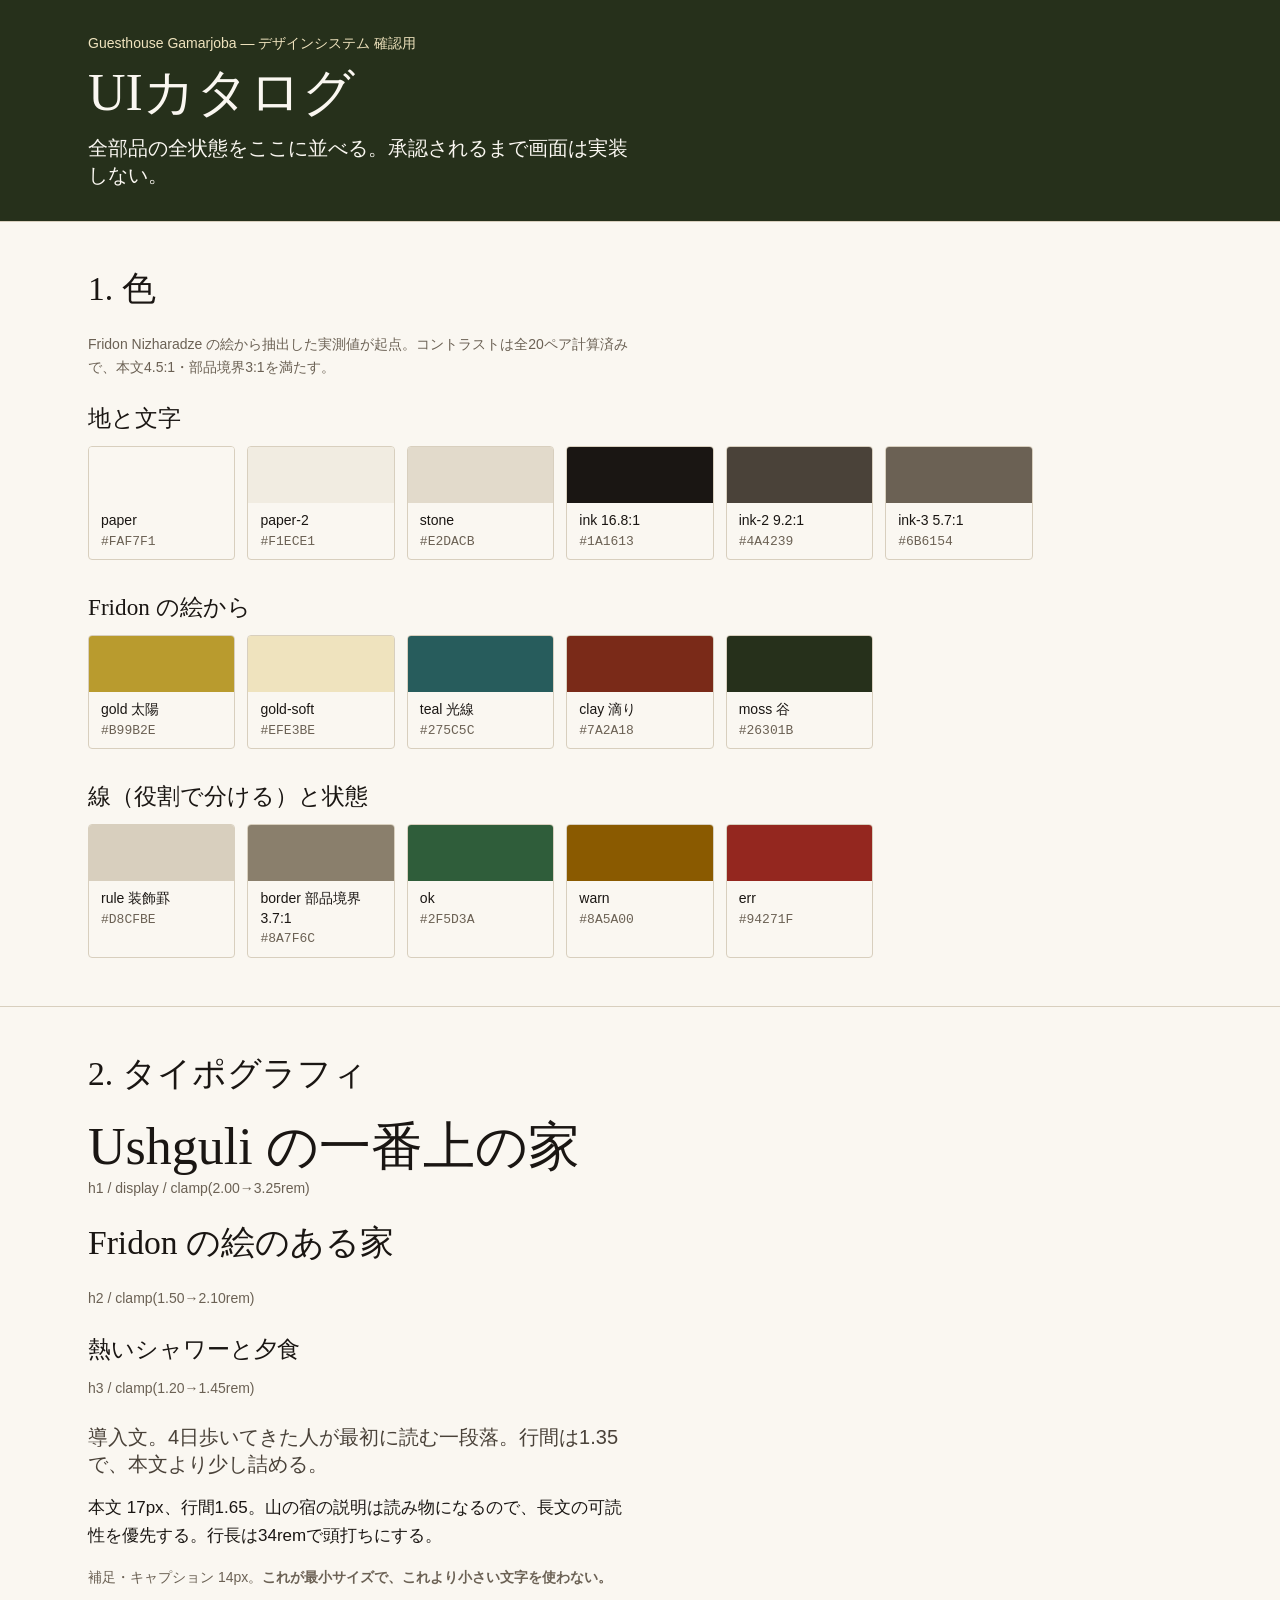
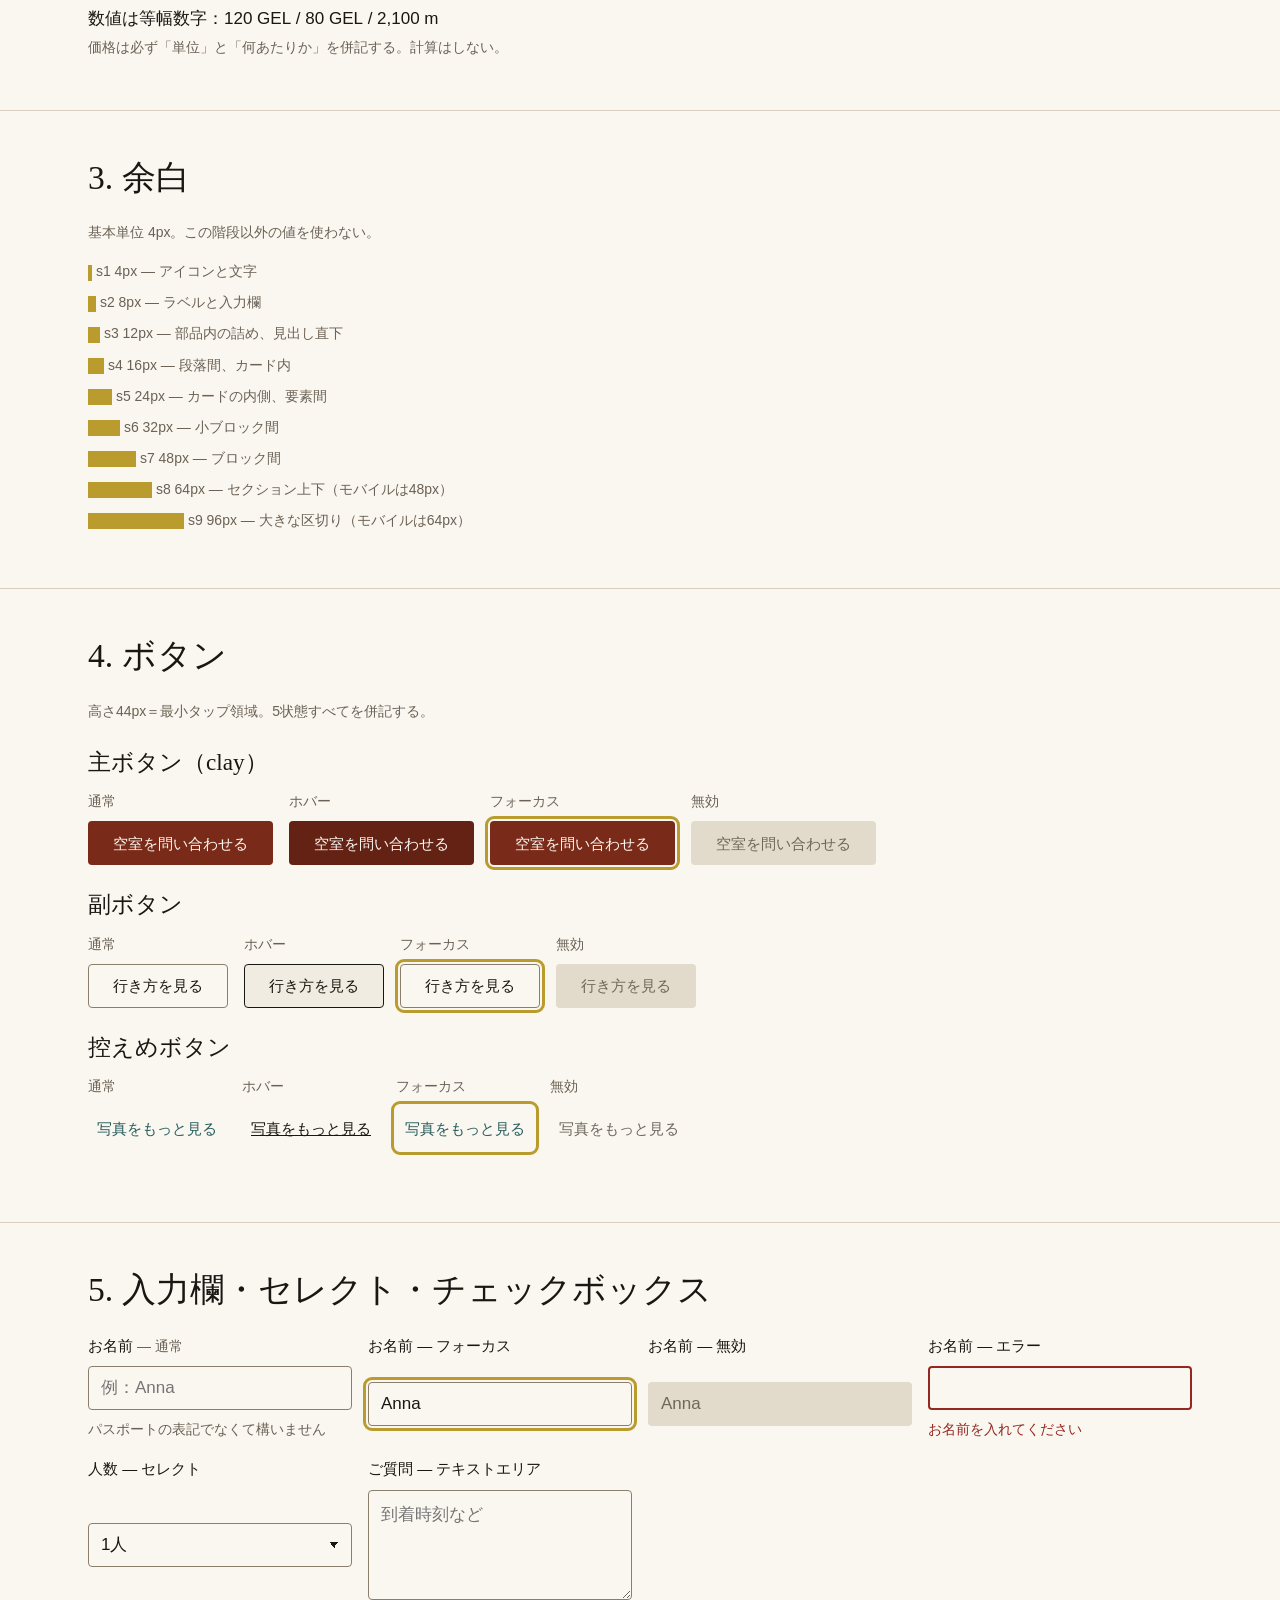
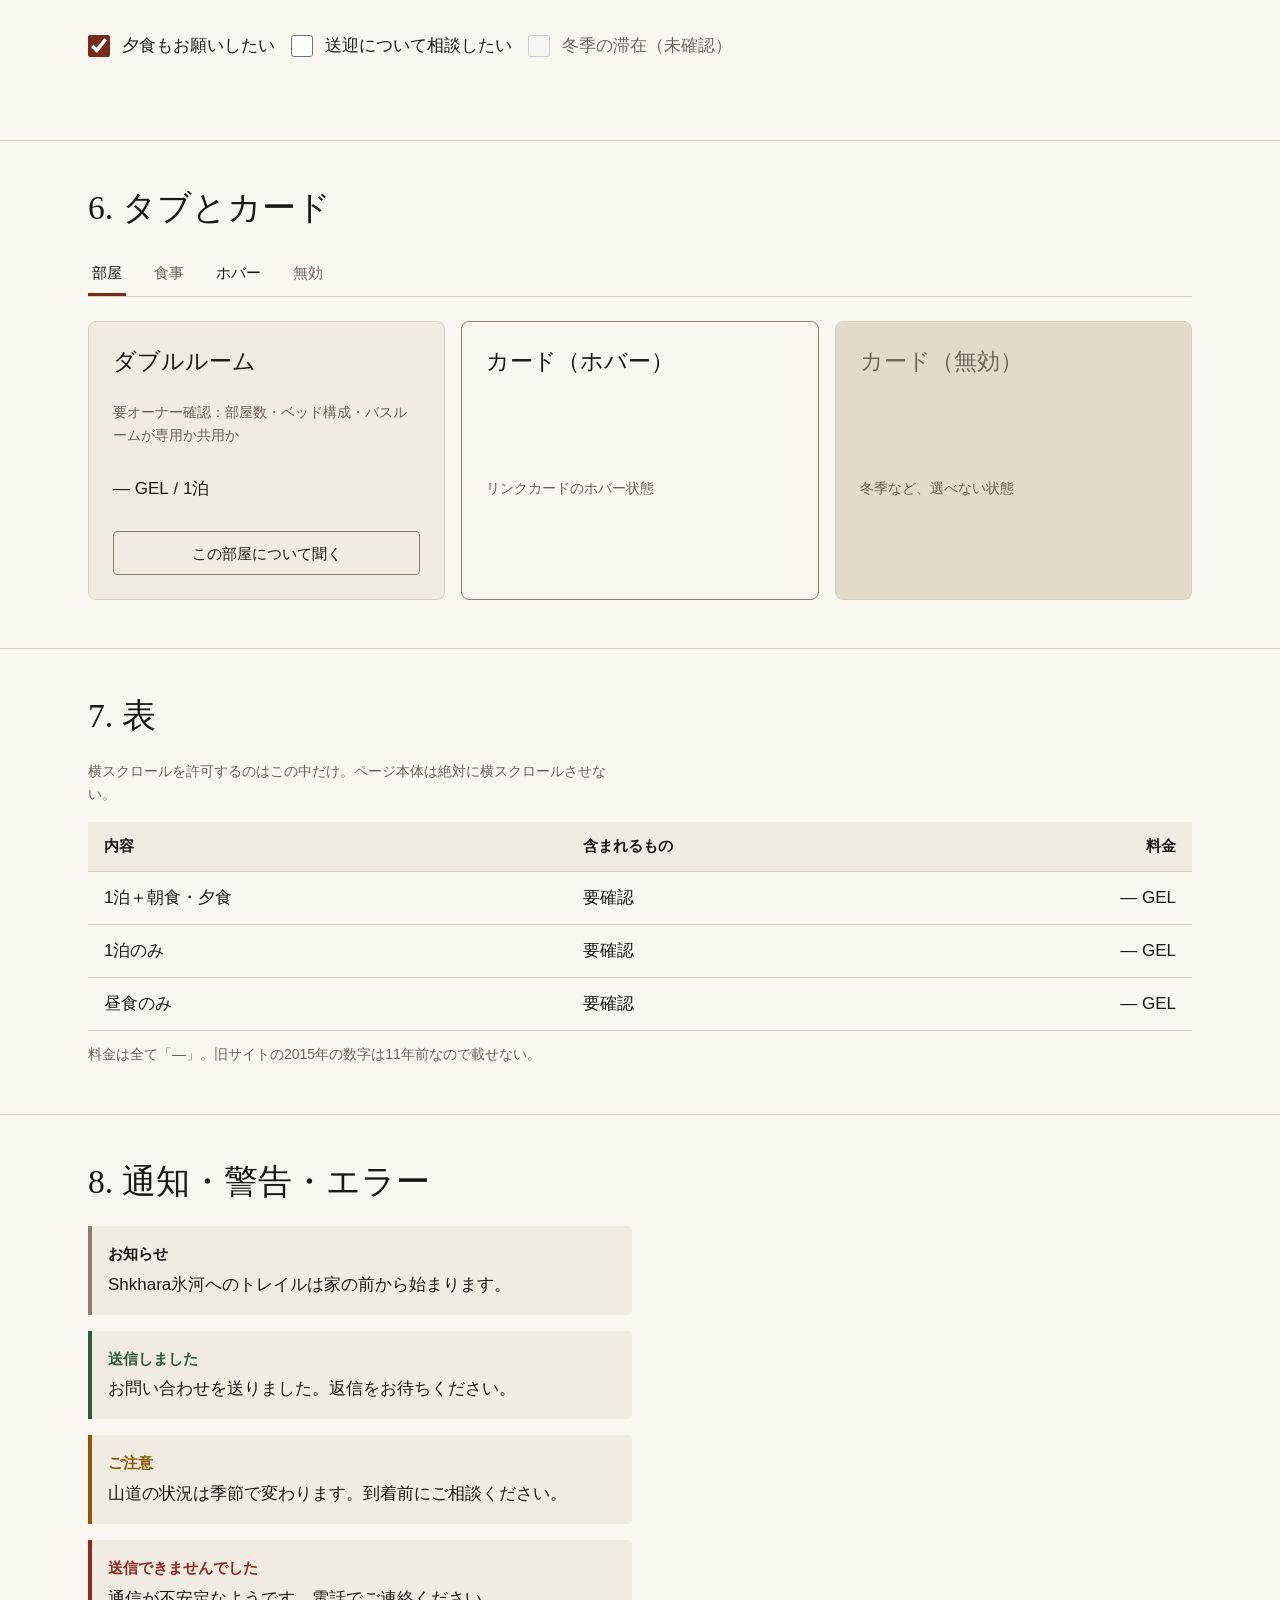
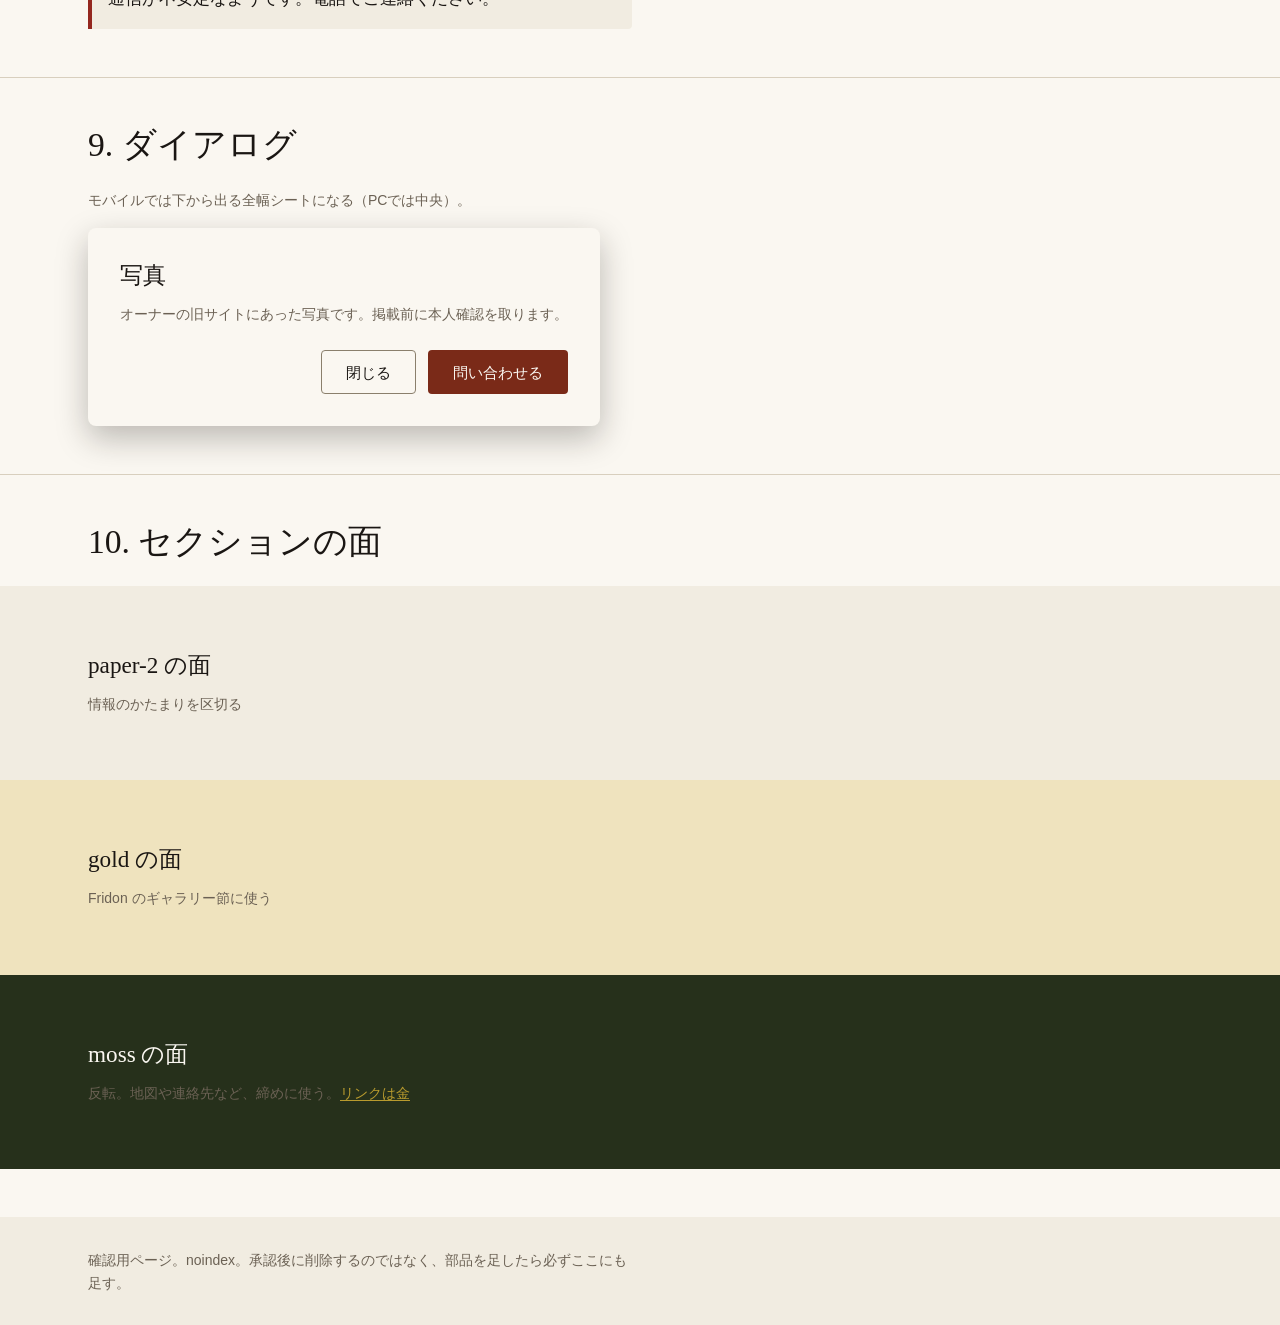
==== ui-catalog.html @ 901c7eb3 "Draft website for Guesthouse Gamarjoba Not approved by the family yet. Every yellow .draft-note box " ====
<!DOCTYPE html>
<html lang="ja">
<head>
<meta charset="utf-8">
<meta name="viewport" content="width=device-width, initial-scale=1">
<meta name="robots" content="noindex, nofollow">
<title>UIカタログ — Guesthouse Gamarjoba デザインシステム</title>
<link rel="stylesheet" href="/assets/css/tokens.css">
<link rel="stylesheet" href="/assets/css/components.css">
<style>
  /* このカタログ専用の並べ方だけ。部品のスタイルはここに書かない */
  .cat-head { background: var(--c-moss); color: var(--c-paper); padding-block: var(--s6); }
  .cat-head h1 { color: var(--c-paper); }
  .sec { padding-block: var(--s7); border-top: 1px solid var(--c-rule); }
  .sec > .wrap > h2 { margin-bottom: var(--s5); }
  .row { display: flex; flex-wrap: wrap; gap: var(--s4); align-items: flex-start; margin-bottom: var(--s5); }
  .stateLabel { font-size: var(--t-small); color: var(--c-ink-3); display: block; margin-bottom: var(--s2); }
  .swatches { display: grid; grid-template-columns: repeat(auto-fill, minmax(9rem, 1fr)); gap: var(--s3); }
  .sw { border: 1px solid var(--c-rule); border-radius: var(--r-md); overflow: hidden; }
  .sw__chip { height: 3.5rem; }
  .sw__meta { padding: var(--s2) var(--s3); font-size: var(--t-small); line-height: 1.4; }
  .sw__meta code { font-size: 0.8125rem; color: var(--c-ink-3); }
  .scale li { margin-bottom: var(--s2); }
  .spacer { background: var(--c-gold); height: 1rem; display: inline-block; vertical-align: middle; }
  .grid2 { display: grid; gap: var(--s4); grid-template-columns: repeat(auto-fit, minmax(16rem, 1fr)); }
</style>
</head>
<body>

<header class="cat-head">
  <div class="wrap">
    <p class="small" style="color:var(--c-gold-soft);margin-bottom:var(--s2)">Guesthouse Gamarjoba — デザインシステム 確認用</p>
    <h1>UIカタログ</h1>
    <p class="lede" style="color:var(--c-paper);margin-top:var(--s3)">全部品の全状態をここに並べる。承認されるまで画面は実装しない。</p>
  </div>
</header>

<!-- 1. 色 ============================================================== -->
<section class="sec"><div class="wrap">
  <h2>1. 色</h2>
  <p class="small">Fridon Nizharadze の絵から抽出した実測値が起点。コントラストは全20ペア計算済みで、本文4.5:1・部品境界3:1を満たす。</p>

  <h3 style="margin-top:var(--s5)">地と文字</h3>
  <div class="swatches" style="margin-top:var(--s3)">
    <div class="sw"><div class="sw__chip" style="background:var(--c-paper)"></div><div class="sw__meta">paper<br><code>#FAF7F1</code></div></div>
    <div class="sw"><div class="sw__chip" style="background:var(--c-paper-2)"></div><div class="sw__meta">paper-2<br><code>#F1ECE1</code></div></div>
    <div class="sw"><div class="sw__chip" style="background:var(--c-stone)"></div><div class="sw__meta">stone<br><code>#E2DACB</code></div></div>
    <div class="sw"><div class="sw__chip" style="background:var(--c-ink)"></div><div class="sw__meta">ink 16.8:1<br><code>#1A1613</code></div></div>
    <div class="sw"><div class="sw__chip" style="background:var(--c-ink-2)"></div><div class="sw__meta">ink-2 9.2:1<br><code>#4A4239</code></div></div>
    <div class="sw"><div class="sw__chip" style="background:var(--c-ink-3)"></div><div class="sw__meta">ink-3 5.7:1<br><code>#6B6154</code></div></div>
  </div>

  <h3 style="margin-top:var(--s6)">Fridon の絵から</h3>
  <div class="swatches" style="margin-top:var(--s3)">
    <div class="sw"><div class="sw__chip" style="background:var(--c-gold)"></div><div class="sw__meta">gold 太陽<br><code>#B99B2E</code></div></div>
    <div class="sw"><div class="sw__chip" style="background:var(--c-gold-soft)"></div><div class="sw__meta">gold-soft<br><code>#EFE3BE</code></div></div>
    <div class="sw"><div class="sw__chip" style="background:var(--c-teal)"></div><div class="sw__meta">teal 光線<br><code>#275C5C</code></div></div>
    <div class="sw"><div class="sw__chip" style="background:var(--c-clay)"></div><div class="sw__meta">clay 滴り<br><code>#7A2A18</code></div></div>
    <div class="sw"><div class="sw__chip" style="background:var(--c-moss)"></div><div class="sw__meta">moss 谷<br><code>#26301B</code></div></div>
  </div>

  <h3 style="margin-top:var(--s6)">線（役割で分ける）と状態</h3>
  <div class="swatches" style="margin-top:var(--s3)">
    <div class="sw"><div class="sw__chip" style="background:var(--c-rule)"></div><div class="sw__meta">rule 装飾罫<br><code>#D8CFBE</code></div></div>
    <div class="sw"><div class="sw__chip" style="background:var(--c-border)"></div><div class="sw__meta">border 部品境界 3.7:1<br><code>#8A7F6C</code></div></div>
    <div class="sw"><div class="sw__chip" style="background:var(--c-ok)"></div><div class="sw__meta">ok<br><code>#2F5D3A</code></div></div>
    <div class="sw"><div class="sw__chip" style="background:var(--c-warn)"></div><div class="sw__meta">warn<br><code>#8A5A00</code></div></div>
    <div class="sw"><div class="sw__chip" style="background:var(--c-err)"></div><div class="sw__meta">err<br><code>#94271F</code></div></div>
  </div>
</div></section>

<!-- 2. タイポグラフィ ================================================== -->
<section class="sec"><div class="wrap">
  <h2>2. タイポグラフィ</h2>
  <h1 style="margin-top:var(--s4)">Ushguli の一番上の家</h1>
  <p class="small">h1 / display / clamp(2.00→3.25rem)</p>
  <h2 style="margin-top:var(--s5)">Fridon の絵のある家</h2>
  <p class="small">h2 / clamp(1.50→2.10rem)</p>
  <h3 style="margin-top:var(--s5)">熱いシャワーと夕食</h3>
  <p class="small">h3 / clamp(1.20→1.45rem)</p>
  <p class="lede" style="margin-top:var(--s5)">導入文。4日歩いてきた人が最初に読む一段落。行間は1.35で、本文より少し詰める。</p>
  <p style="margin-top:var(--s4)">本文 17px、行間1.65。山の宿の説明は読み物になるので、長文の可読性を優先する。行長は34remで頭打ちにする。</p>
  <p class="small">補足・キャプション 14px。<strong>これが最小サイズで、これより小さい文字を使わない。</strong></p>
  <p style="margin-top:var(--s4)">数値は等幅数字：<span class="num">120 GEL</span> / <span class="num">80 GEL</span> / <span class="num">2,100 m</span><br>
  <span class="small">価格は必ず「単位」と「何あたりか」を併記する。計算はしない。</span></p>
</div></section>

<!-- 3. 余白 ============================================================ -->
<section class="sec"><div class="wrap">
  <h2>3. 余白</h2>
  <p class="small">基本単位 4px。この階段以外の値を使わない。</p>
  <ul class="scale small" style="list-style:none;padding:0;margin-top:var(--s4)">
    <li><span class="spacer" style="width:var(--s1)"></span> s1 4px — アイコンと文字</li>
    <li><span class="spacer" style="width:var(--s2)"></span> s2 8px — ラベルと入力欄</li>
    <li><span class="spacer" style="width:var(--s3)"></span> s3 12px — 部品内の詰め、見出し直下</li>
    <li><span class="spacer" style="width:var(--s4)"></span> s4 16px — 段落間、カード内</li>
    <li><span class="spacer" style="width:var(--s5)"></span> s5 24px — カードの内側、要素間</li>
    <li><span class="spacer" style="width:var(--s6)"></span> s6 32px — 小ブロック間</li>
    <li><span class="spacer" style="width:var(--s7)"></span> s7 48px — ブロック間</li>
    <li><span class="spacer" style="width:var(--s8)"></span> s8 64px — セクション上下（モバイルは48px）</li>
    <li><span class="spacer" style="width:var(--s9)"></span> s9 96px — 大きな区切り（モバイルは64px）</li>
  </ul>
</div></section>

<!-- 4. ボタン ========================================================== -->
<section class="sec"><div class="wrap">
  <h2>4. ボタン</h2>
  <p class="small">高さ44px＝最小タップ領域。5状態すべてを併記する。</p>

  <h3 style="margin-top:var(--s5)">主ボタン（clay）</h3>
  <div class="row">
    <div><span class="stateLabel">通常</span><button class="btn btn--primary">空室を問い合わせる</button></div>
    <div><span class="stateLabel">ホバー</span><button class="btn btn--primary is-hover">空室を問い合わせる</button></div>
    <div><span class="stateLabel">フォーカス</span><button class="btn btn--primary is-focus">空室を問い合わせる</button></div>
    <div><span class="stateLabel">無効</span><button class="btn btn--primary" disabled>空室を問い合わせる</button></div>
  </div>

  <h3>副ボタン</h3>
  <div class="row">
    <div><span class="stateLabel">通常</span><button class="btn btn--secondary">行き方を見る</button></div>
    <div><span class="stateLabel">ホバー</span><button class="btn btn--secondary is-hover">行き方を見る</button></div>
    <div><span class="stateLabel">フォーカス</span><button class="btn btn--secondary is-focus">行き方を見る</button></div>
    <div><span class="stateLabel">無効</span><button class="btn btn--secondary" disabled>行き方を見る</button></div>
  </div>

  <h3>控えめボタン</h3>
  <div class="row">
    <div><span class="stateLabel">通常</span><button class="btn btn--quiet">写真をもっと見る</button></div>
    <div><span class="stateLabel">ホバー</span><button class="btn btn--quiet is-hover">写真をもっと見る</button></div>
    <div><span class="stateLabel">フォーカス</span><button class="btn btn--quiet is-focus">写真をもっと見る</button></div>
    <div><span class="stateLabel">無効</span><button class="btn btn--quiet" disabled>写真をもっと見る</button></div>
  </div>
</div></section>

<!-- 5. フォーム ======================================================== -->
<section class="sec"><div class="wrap">
  <h2>5. 入力欄・セレクト・チェックボックス</h2>
  <div class="grid2">
    <div class="field">
      <label class="field__label" for="i1">お名前<span class="stateLabel" style="display:inline"> — 通常</span></label>
      <input class="input" id="i1" placeholder="例：Anna">
      <span class="field__hint">パスポートの表記でなくて構いません</span>
    </div>
    <div class="field">
      <label class="field__label" for="i2">お名前 — フォーカス</label>
      <input class="input is-focus" id="i2" value="Anna">
    </div>
    <div class="field">
      <label class="field__label" for="i3">お名前 — 無効</label>
      <input class="input" id="i3" value="Anna" disabled>
    </div>
    <div class="field">
      <label class="field__label" for="i4">お名前 — エラー</label>
      <input class="input" id="i4" aria-invalid="true" value="">
      <span class="field__error">お名前を入れてください</span>
    </div>
    <div class="field">
      <label class="field__label" for="s1">人数 — セレクト</label>
      <select class="select" id="s1"><option>1人</option><option>2人</option><option>3人</option></select>
    </div>
    <div class="field">
      <label class="field__label" for="t1">ご質問 — テキストエリア</label>
      <textarea class="textarea" id="t1" placeholder="到着時刻など"></textarea>
    </div>
  </div>
  <div class="row" style="margin-top:var(--s5)">
    <label class="check"><input type="checkbox" checked> 夕食もお願いしたい</label>
    <label class="check"><input type="checkbox"> 送迎について相談したい</label>
    <label class="check is-disabled"><input type="checkbox" disabled> 冬季の滞在（未確認）</label>
  </div>
</div></section>

<!-- 6. タブ・カード ==================================================== -->
<section class="sec"><div class="wrap">
  <h2>6. タブとカード</h2>
  <div class="tabs" role="tablist">
    <button class="tab" role="tab" aria-selected="true">部屋</button>
    <button class="tab" role="tab" aria-selected="false">食事</button>
    <button class="tab is-hover" role="tab" aria-selected="false">ホバー</button>
    <button class="tab" role="tab" aria-selected="false" disabled>無効</button>
  </div>
  <div class="grid2" style="margin-top:var(--s5)">
    <div class="card">
      <h3 class="card__title">ダブルルーム</h3>
      <p class="small">要オーナー確認：部屋数・ベッド構成・バスルームが専用か共用か</p>
      <p><span class="num">— GEL</span> / 1泊</p>
      <button class="btn btn--secondary">この部屋について聞く</button>
    </div>
    <div class="card card--link is-hover">
      <h3 class="card__title">カード（ホバー）</h3>
      <p class="small">リンクカードのホバー状態</p>
    </div>
    <div class="card is-disabled">
      <h3 class="card__title">カード（無効）</h3>
      <p class="small">冬季など、選べない状態</p>
    </div>
  </div>
</div></section>

<!-- 7. 表 ============================================================== -->
<section class="sec"><div class="wrap">
  <h2>7. 表</h2>
  <p class="small">横スクロールを許可するのはこの中だけ。ページ本体は絶対に横スクロールさせない。</p>
  <div class="table-scroll" style="margin-top:var(--s4)">
    <table class="table">
      <thead><tr><th>内容</th><th>含まれるもの</th><th class="num">料金</th></tr></thead>
      <tbody>
        <tr><td>1泊＋朝食・夕食</td><td>要確認</td><td class="num">— GEL</td></tr>
        <tr><td>1泊のみ</td><td>要確認</td><td class="num">— GEL</td></tr>
        <tr><td>昼食のみ</td><td>要確認</td><td class="num">— GEL</td></tr>
      </tbody>
    </table>
  </div>
  <p class="small" style="margin-top:var(--s3)">料金は全て「—」。旧サイトの2015年の数字は11年前なので載せない。</p>
</div></section>

<!-- 8. 通知 ============================================================ -->
<section class="sec"><div class="wrap">
  <h2>8. 通知・警告・エラー</h2>
  <div style="display:grid;gap:var(--s4);max-width:var(--measure)">
    <div class="notice"><span class="notice__title">お知らせ</span><p>Shkhara氷河へのトレイルは家の前から始まります。</p></div>
    <div class="notice notice--ok"><span class="notice__title">送信しました</span><p>お問い合わせを送りました。返信をお待ちください。</p></div>
    <div class="notice notice--warn"><span class="notice__title">ご注意</span><p>山道の状況は季節で変わります。到着前にご相談ください。</p></div>
    <div class="notice notice--err"><span class="notice__title">送信できませんでした</span><p>通信が不安定なようです。電話でご連絡ください。</p></div>
  </div>
</div></section>

<!-- 9. ダイアログ ====================================================== -->
<section class="sec"><div class="wrap">
  <h2>9. ダイアログ</h2>
  <p class="small">モバイルでは下から出る全幅シートになる（PCでは中央）。</p>
  <div class="dialog" style="position:static;display:block;margin-top:var(--s4)">
    <h3>写真</h3>
    <p class="small" style="margin-top:var(--s3)">オーナーの旧サイトにあった写真です。掲載前に本人確認を取ります。</p>
    <div class="dialog__actions">
      <button class="btn btn--secondary">閉じる</button>
      <button class="btn btn--primary">問い合わせる</button>
    </div>
  </div>
</div></section>

<!-- 10. 面 ============================================================= -->
<section class="sec"><div class="wrap"><h2>10. セクションの面</h2></div>
  <div class="band band--paper2" style="margin-top:var(--s4)"><div class="wrap"><h3>paper-2 の面</h3><p class="small">情報のかたまりを区切る</p></div></div>
  <div class="band band--gold"><div class="wrap"><h3>gold の面</h3><p class="small">Fridon のギャラリー節に使う</p></div></div>
  <div class="band band--moss"><div class="wrap"><h3>moss の面</h3><p class="small">反転。地図や連絡先など、締めに使う。<a href="#">リンクは金</a></p></div></div>
</section>

<footer class="band band--paper2" style="padding-block:var(--s6)">
  <div class="wrap"><p class="small">確認用ページ。noindex。承認後に削除するのではなく、部品を足したら必ずここにも足す。</p></div>
</footer>

</body>
</html>
---- assets/css/tokens.css ----
/* ===========================================================================
   Gamarjoba — デザイントークン（唯一の情報源）
   ---------------------------------------------------------------------------
   ⛔ 画面固有の色・文字サイズ・余白をCSSに直接書かない。必ずここの変数を使う。
   ⛔ 新しい値を無断で足さない。必要なら理由を説明してから追加する。

   色は推測ではなく、オーナー自身の旧公式サイトのヘッダー画像に合成された
   Fridon Nizharadze の絵から抽出した実測値に基づく:
       太陽の金   #A99933  → --c-gold   (文字可読性のため少し明るく #B99B2E)
       光線の青緑 #9BBABA  → --c-teal   (文字用に暗く #275C5C)
       滴りの赤   #521E11  → --c-clay   (面として使うため少し明るく #7A2A18)
       室内の木闇 #0C0A09〜#998A70 → --c-ink 系
       谷の苔     #3A4C20 → --c-moss
   コントラスト比は全20ペアを計算して確認済み（_docs/01-design-system.md §5）。
   =========================================================================== */

:root {
  /* ---- 色：地 ------------------------------------------------------------ */
  --c-paper:      #FAF7F1;   /* 既定の背景。漆喰と雪の光 */
  --c-paper-2:    #F1ECE1;   /* 面を1段落とす。カード、帯 */
  --c-stone:      #E2DACB;   /* 無効状態の面、表のヘッダ */

  /* ---- 色：文字 ---------------------------------------------------------- */
  --c-ink:        #1A1613;   /* 本文・見出し。16.81:1 on paper */
  --c-ink-2:      #4A4239;   /* 副次的な本文。 9.22:1 */
  --c-ink-3:      #6B6154;   /* 補足・キャプション。5.67:1 */
  --c-ink-muted:  #6F675C;   /* 無効時の文字。4.01:1 on stone */

  /* ---- 色：線（役割で分ける。混同しない）--------------------------------- */
  --c-rule:       #D8CFBE;   /* 装飾的な区切り線。コントラスト要件なし */
  --c-border:     #8A7F6C;   /* 部品の境界。3.68:1 — WCAG 1.4.11 を満たす */

  /* ---- 色：Fridon の絵から ----------------------------------------------- */
  --c-gold:       #B99B2E;   /* 太陽。面として使い、文字は ink を載せる */
  --c-gold-soft:  #EFE3BE;   /* 金の淡い面。ギャラリー節の背景 */
  --c-teal:       #275C5C;   /* リンク。7.09:1 */
  --c-clay:       #7A2A18;   /* 主ボタンの面。paper を載せて 9.04:1 */
  --c-moss:       #26301B;   /* 反転セクションの地。paper を載せて 12.91:1 */

  /* ---- 色：状態 ---------------------------------------------------------- */
  --c-ok:         #2F5D3A;
  --c-warn:       #8A5A00;
  --c-err:        #94271F;

  /* ---- 書体 -------------------------------------------------------------- */
  /* 見出し：Newsreader（SIL OFL、自己ホスト、サブセット）。未導入時も
     metric近似のフォールバックで崩れないよう指定する。 */
  --f-display: "Newsreader", "Iowan Old Style", "Palatino Linotype", Palatino,
               Georgia, "Times New Roman", serif;
  /* 本文：システムフォント。webフォント0バイト。弱い回線が前提のため。 */
  --f-body:    -apple-system, BlinkMacSystemFont, "Segoe UI", Roboto,
               "Helvetica Neue", Arial, "Noto Sans", sans-serif;
  /* 数字：等幅数字。価格が縦に揃う。 */
  --f-num:     var(--f-body);

  /* ---- 文字サイズ（rem。最小 14px = 0.875rem を下回らない）--------------- */
  --t-display: clamp(2.00rem, 1.30rem + 3.0vw, 3.25rem);  /* h1 */
  --t-h2:      clamp(1.50rem, 1.15rem + 1.5vw, 2.10rem);
  --t-h3:      clamp(1.20rem, 1.05rem + 0.7vw, 1.45rem);
  --t-lede:    clamp(1.10rem, 1.02rem + 0.4vw, 1.25rem);  /* 導入文 */
  --t-body:    1.0625rem;   /* 17px。PC・モバイル共通 */
  --t-label:   0.9375rem;   /* 15px。ラベル、ボタン */
  --t-small:   0.875rem;    /* 14px。補足。★これが下限 */

  /* ---- 太さ -------------------------------------------------------------- */
  --w-normal: 400;
  --w-medium: 500;
  --w-bold:   700;

  /* ---- 行間 -------------------------------------------------------------- */
  --lh-tight: 1.15;   /* 見出し */
  --lh-snug:  1.35;   /* 小見出し、リード */
  --lh-body:  1.65;   /* 本文。長文の可読性を優先 */

  /* ---- 余白（基本単位 4px。この階段以外の値を使わない）------------------- */
  --s1:  0.25rem;  /*  4px */
  --s2:  0.5rem;   /*  8px */
  --s3:  0.75rem;  /* 12px */
  --s4:  1rem;     /* 16px */
  --s5:  1.5rem;   /* 24px */
  --s6:  2rem;     /* 32px */
  --s7:  3rem;     /* 48px */
  --s8:  4rem;     /* 64px */
  --s9:  6rem;     /* 96px */

  /* ---- 寸法 -------------------------------------------------------------- */
  --tap:        44px;    /* 最小タップ領域。モバイルで全操作部品に適用 */
  --ctrl-h:     44px;    /* ボタン・入力欄の高さ */
  --ctrl-h-sm:  36px;    /* 補助的な操作。モバイルでは使わない */
  --measure:    34rem;   /* 本文の最大行長 */
  --wrap:       72rem;   /* ページ最大幅 */
  --wrap-pad:   var(--s5);

  /* ---- 角丸（控えめに。石と木の建物なので過度に丸めない）----------------- */
  --r-sm: 2px;
  --r-md: 4px;
  --r-lg: 8px;

  /* ---- 影（原則使わない。使うのはダイアログのみ）------------------------- */
  --shadow-dialog: 0 12px 32px rgb(26 22 19 / 28%);

  /* ---- フォーカス（全部品で同一。見えることが最優先）--------------------- */
  --focus-w: 3px;
  --focus-c: var(--c-gold);
  --focus-offset: 2px;
}

/* モバイルで詰める余白だけをここで上書きする。個別画面では上書きしない。 */
@media (max-width: 599px) {
  :root {
    --wrap-pad: var(--s4);
    --s9: 4rem;
    --s8: 3rem;
  }
}

/* 動きを減らす設定を尊重する */
@media (prefers-reduced-motion: reduce) {
  *, *::before, *::after {
    animation-duration: 0.01ms !important;
    transition-duration: 0.01ms !important;
  }
}
---- assets/css/components.css ----
/* ===========================================================================
   Gamarjoba — 共通コンポーネント
   ⛔ 同じ役割の部品を画面ごとに別実装しない。ここにあるものを使う。
   ⛔ 値は必ず tokens.css の変数から取る。生の数値を書かない。
   状態は 通常 / :hover / :focus-visible / 無効 / エラー の5つを全部定義する。
   =========================================================================== */

/* ---- 基礎 --------------------------------------------------------------- */
*, *::before, *::after { box-sizing: border-box; }

html { -webkit-text-size-adjust: 100%; }

body {
  margin: 0;
  background: var(--c-paper);
  color: var(--c-ink);
  font: var(--w-normal) var(--t-body)/var(--lh-body) var(--f-body);
}

/* 見出し。font-synthesis を切るのは、システムserifの偽ボールドを避けるため */
h1, h2, h3 {
  font-family: var(--f-display);
  font-weight: var(--w-normal);
  font-synthesis-weight: none;
  line-height: var(--lh-tight);
  margin: 0;
  text-wrap: balance;
}
h1 { font-size: var(--t-display); }
h2 { font-size: var(--t-h2); }
h3 { font-size: var(--t-h3); line-height: var(--lh-snug); }

p, ul, ol { margin: 0 0 var(--s4); max-width: var(--measure); }
/* ⚠️ 見出し直後の間隔はこの順序（p の後）でなければ効かない。
   Beyond Nomad で p{margin} を先に書いて全見出しの下余白が消えた。動かさない。 */
h2 + *, h3 + * { margin-top: var(--s3); }
:where(p, ul, ol):last-child { margin-bottom: 0; }

a { color: var(--c-teal); text-underline-offset: 0.15em; }
a:hover { color: var(--c-ink); }

/* フォーカスは全部品共通。個別に消さない */
:focus-visible {
  outline: var(--focus-w) solid var(--focus-c);
  outline-offset: var(--focus-offset);
}

.wrap { max-width: var(--wrap); margin-inline: auto; padding-inline: var(--wrap-pad); }
.lede { font-size: var(--t-lede); line-height: var(--lh-snug); color: var(--c-ink-2); }
.small, .caption { font-size: var(--t-small); color: var(--c-ink-3); }
.num { font-variant-numeric: tabular-nums; }

/* ---- ボタン ------------------------------------------------------------- */
.btn {
  display: inline-flex; align-items: center; justify-content: center; gap: var(--s2);
  min-height: var(--ctrl-h); min-width: var(--tap);
  padding: 0 var(--s5);
  border: 1px solid transparent; border-radius: var(--r-md);
  font: var(--w-medium) var(--t-label)/1 var(--f-body);
  text-decoration: none; cursor: pointer;
  transition: background-color .15s, border-color .15s, color .15s;
}
.btn--primary   { background: var(--c-clay); color: var(--c-paper); }
.btn--primary:hover, .btn--primary.is-hover { background: #632214; }
.btn--secondary { background: transparent; color: var(--c-ink); border-color: var(--c-border); }
.btn--secondary:hover, .btn--secondary.is-hover { background: var(--c-paper-2); border-color: var(--c-ink); }
.btn--quiet     { background: transparent; color: var(--c-teal); padding-inline: var(--s2); }
.btn--quiet:hover, .btn--quiet.is-hover { color: var(--c-ink); text-decoration: underline; }
.btn.is-focus { outline: var(--focus-w) solid var(--focus-c); outline-offset: var(--focus-offset); }
.btn[disabled], .btn.is-disabled {
  background: var(--c-stone); color: var(--c-ink-muted);
  border-color: transparent; cursor: not-allowed;
}
/* quiet は面を持たない部品なので、無効時も面を持たせない。
   UIカタログで発見：共通の [disabled] 規則が --c-stone の塗りを継承し、
   透明なはずのボタンが塗りつぶしになっていた。 */
.btn--quiet[disabled], .btn--quiet.is-disabled {
  background: transparent; text-decoration: none;
}

/* ---- フォーム部品 -------------------------------------------------------- */
.field { display: grid; gap: var(--s2); max-width: var(--measure); }
.field__label { font-size: var(--t-label); font-weight: var(--w-medium); }
.field__hint  { font-size: var(--t-small); color: var(--c-ink-3); }
.field__error { font-size: var(--t-small); color: var(--c-err); font-weight: var(--w-medium); }

.input, .select, .textarea {
  block-size: var(--ctrl-h);        /* input と select の高さを厳密に揃える */
  min-height: var(--ctrl-h); width: 100%;
  padding: 0 var(--s3);
  background: var(--c-paper);
  color: var(--c-ink);
  border: 1px solid var(--c-border); border-radius: var(--r-md);
  font: var(--w-normal) var(--t-body)/1.4 var(--f-body);
}
.textarea { block-size: auto; min-height: calc(var(--ctrl-h) * 2.5); padding: var(--s3); resize: vertical; }
.input:hover, .select:hover, .is-hover.input { border-color: var(--c-ink); }
.input.is-focus, .select.is-focus { outline: var(--focus-w) solid var(--focus-c); outline-offset: var(--focus-offset); }
.input[disabled], .select[disabled], .textarea[disabled] {
  background: var(--c-stone); color: var(--c-ink-muted); border-color: transparent; cursor: not-allowed;
}
.input[aria-invalid="true"], .select[aria-invalid="true"] { border-color: var(--c-err); border-width: 2px; }
.select {
  appearance: none;
  background-image: linear-gradient(45deg, transparent 50%, var(--c-ink) 50%),
                    linear-gradient(135deg, var(--c-ink) 50%, transparent 50%);
  background-position: right var(--s4) center, calc(100% - var(--s3)) center;
  background-size: 6px 6px, 6px 6px;
  background-repeat: no-repeat;
  padding-right: var(--s7);
}

/* チェックボックス：タップ領域を44pxまで広げる */
.check { display: flex; align-items: center; gap: var(--s3); min-height: var(--tap); cursor: pointer; }
.check input { inline-size: 22px; block-size: 22px; accent-color: var(--c-clay); margin: 0; }
.check.is-disabled { color: var(--c-ink-muted); cursor: not-allowed; }

/* ---- タブ --------------------------------------------------------------- */
.tabs { display: flex; gap: var(--s5); border-bottom: 1px solid var(--c-rule); overflow-x: auto; }
.tab {
  min-height: var(--tap); padding: 0 var(--s1);
  display: inline-flex; align-items: center; white-space: nowrap;
  background: none; border: 0; border-bottom: 3px solid transparent;
  color: var(--c-ink-3); font: var(--w-medium) var(--t-label)/1 var(--f-body); cursor: pointer;
}
.tab:hover, .tab.is-hover { color: var(--c-ink); }
.tab[aria-selected="true"] { color: var(--c-ink); border-bottom-color: var(--c-clay); }
.tab[disabled], .tab.is-disabled { color: var(--c-ink-muted); cursor: not-allowed; }

/* ---- カード ------------------------------------------------------------- */
.card {
  background: var(--c-paper-2);
  border: 1px solid var(--c-rule); border-radius: var(--r-lg);
  padding: var(--s5);
  display: grid; gap: var(--s3);
}
.card__title { font-family: var(--f-display); font-size: var(--t-h3); line-height: var(--lh-snug); }
.card--link:hover, .card--link.is-hover { border-color: var(--c-border); background: var(--c-paper); }
.card.is-disabled { background: var(--c-stone); color: var(--c-ink-muted); }

/* ---- 表：横スクロールを許可する唯一の場所 -------------------------------- */
.table-scroll { overflow-x: auto; -webkit-overflow-scrolling: touch; }
.table { border-collapse: collapse; width: 100%; min-width: 30rem; font-size: var(--t-body); }
.table th, .table td { padding: var(--s3) var(--s4); text-align: left; border-bottom: 1px solid var(--c-rule); }
.table thead th { background: var(--c-paper-2); font-weight: var(--w-bold); font-size: var(--t-label); }
.table td.num, .table th.num { text-align: right; font-variant-numeric: tabular-nums; }

/* ---- 通知 --------------------------------------------------------------- */
.notice {
  display: grid; gap: var(--s1);
  padding: var(--s4);
  border-left: 4px solid var(--c-border);
  background: var(--c-paper-2);
  border-radius: 0 var(--r-md) var(--r-md) 0;
  font-size: var(--t-body);
}
.notice__title { font-weight: var(--w-bold); font-size: var(--t-label); }
.notice--ok   { border-left-color: var(--c-ok); }
.notice--warn { border-left-color: var(--c-warn); }
.notice--err  { border-left-color: var(--c-err); }
.notice--ok   .notice__title { color: var(--c-ok); }
.notice--warn .notice__title { color: var(--c-warn); }
.notice--err  .notice__title { color: var(--c-err); }

/* ---- ダイアログ ---------------------------------------------------------- */
.dialog {
  border: 0; border-radius: var(--r-lg); padding: var(--s6);
  max-width: 32rem; width: calc(100% - var(--s6));
  background: var(--c-paper); color: var(--c-ink);
  box-shadow: var(--shadow-dialog);
}
.dialog::backdrop { background: rgb(26 22 19 / 55%); }
.dialog__actions { display: flex; gap: var(--s3); justify-content: flex-end; margin-top: var(--s5); flex-wrap: wrap; }
/* モバイルでは下から出る全幅シート */
@media (max-width: 599px) {
  .dialog { width: 100%; max-width: none; margin: auto auto 0; border-radius: var(--r-lg) var(--r-lg) 0 0; }
  .dialog__actions .btn { flex: 1 1 auto; }
}

/* ---- 面（セクションの地）------------------------------------------------- */
.band          { padding-block: var(--s8); }
.band--paper2  { background: var(--c-paper-2); }
.band--moss    { background: var(--c-moss); color: var(--c-paper); }
.band--moss h1, .band--moss h2, .band--moss h3 { color: var(--c-paper); }
.band--moss a  { color: var(--c-gold); }
.band--gold    { background: var(--c-gold-soft); }


/* ===========================================================================
   レイアウト部品（ページ実装で追加。UIカタログにも同時に追加すること）
   =========================================================================== */

/* ---- 下書きの印：⛔ 公開版に残してはいけない --------------------------------
   オーナーに見せる下書き専用。二次情報から書いた箇所と、確認したい箇所を示す。
   check.py がこのクラスの残存でビルドを落とす。 */
.draft-note {
  display: block;
  margin: var(--s3) 0;
  padding: var(--s3) var(--s4);
  background: var(--c-gold-soft);
  border-left: 4px solid var(--c-gold);
  border-radius: 0 var(--r-md) var(--r-md) 0;
  font-size: var(--t-small);
  color: var(--c-ink);
  max-width: var(--measure);
}
.draft-note b { font-weight: var(--w-bold); }

/* ---- フォールド：文字は写真の上に置かない（分割する）---------------------- */
.fold { display: grid; gap: var(--s5); align-items: center; }
@media (min-width: 900px) {
  .fold { grid-template-columns: 1.1fr 1fr; gap: var(--s7); }
}
.fold__media img { width: 100%; height: auto; display: block; border-radius: var(--r-lg); }
.fold__text > * + * { margin-top: var(--s4); }

/* ---- 要点リスト：疲れた人が3秒で読む所 ------------------------------------ */
.facts { list-style: none; padding: 0; margin: 0; display: grid; gap: var(--s3); }
.facts li {
  display: grid; grid-template-columns: 8.5rem 1fr; gap: var(--s4);
  padding-bottom: var(--s3); border-bottom: 1px solid var(--c-rule);
  align-items: baseline;
}
.facts li:last-child { border-bottom: 0; padding-bottom: 0; }
.facts dt, .facts .facts__k {
  font-weight: var(--w-bold); font-size: var(--t-label);
}
@media (max-width: 599px) {
  .facts li { grid-template-columns: 1fr; gap: var(--s1); }
}

/* ---- 本文と図の並び ------------------------------------------------------- */
.split { display: grid; gap: var(--s5); }
@media (min-width: 760px) { .split { grid-template-columns: 1fr 370px; gap: var(--s7); align-items: start; } }
.fig { margin: 0; }
.fig img { width: 100%; height: auto; display: block; border-radius: var(--r-md); }
.fig figcaption { margin-top: var(--s2); font-size: var(--t-small); color: var(--c-ink-3); }

/* ---- 小さい図を並べる（元画像が370pxしかないため大きくしない）------------- */
.figs { display: grid; gap: var(--s4); grid-template-columns: repeat(auto-fit, minmax(15rem, 1fr)); }

/* ---- 連絡先の行 ----------------------------------------------------------- */
.contact-list { list-style: none; padding: 0; margin: 0; display: grid; gap: var(--s4); }
.contact-list a { min-height: var(--tap); display: inline-flex; align-items: center; }
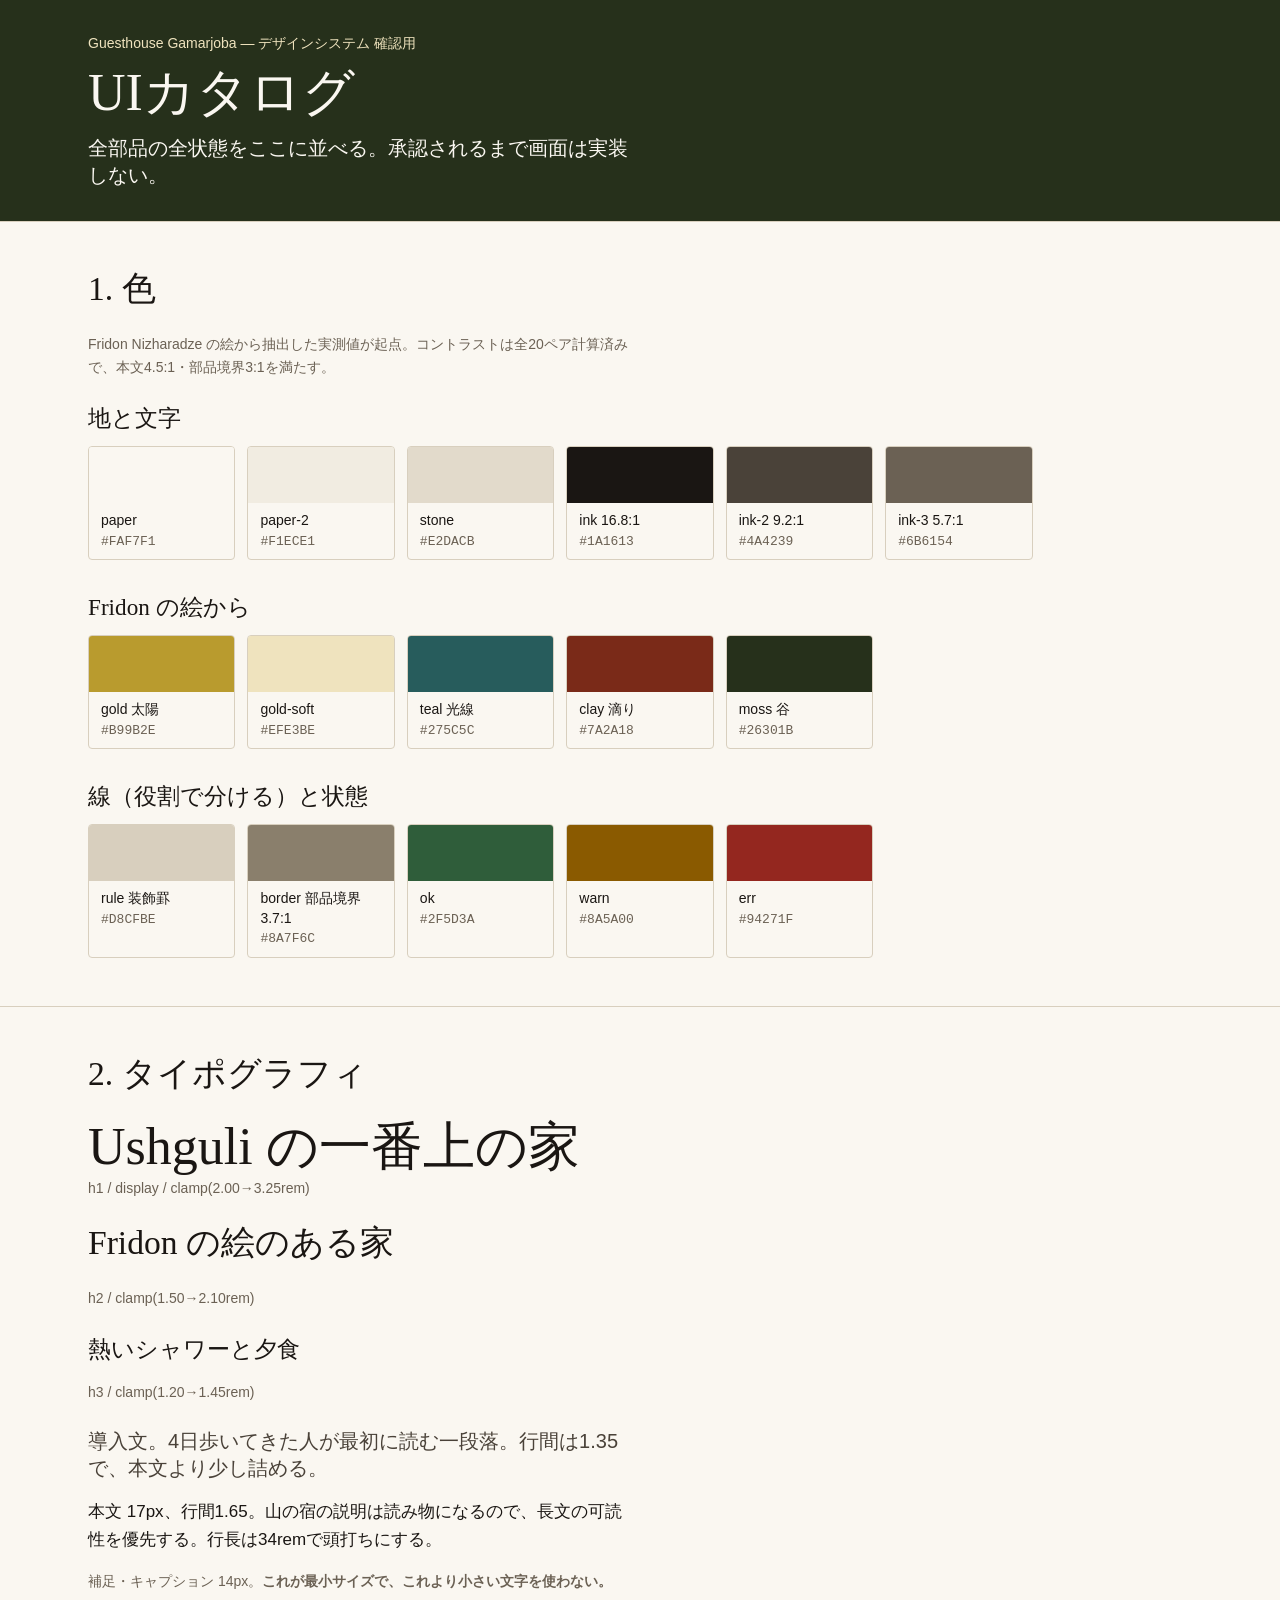
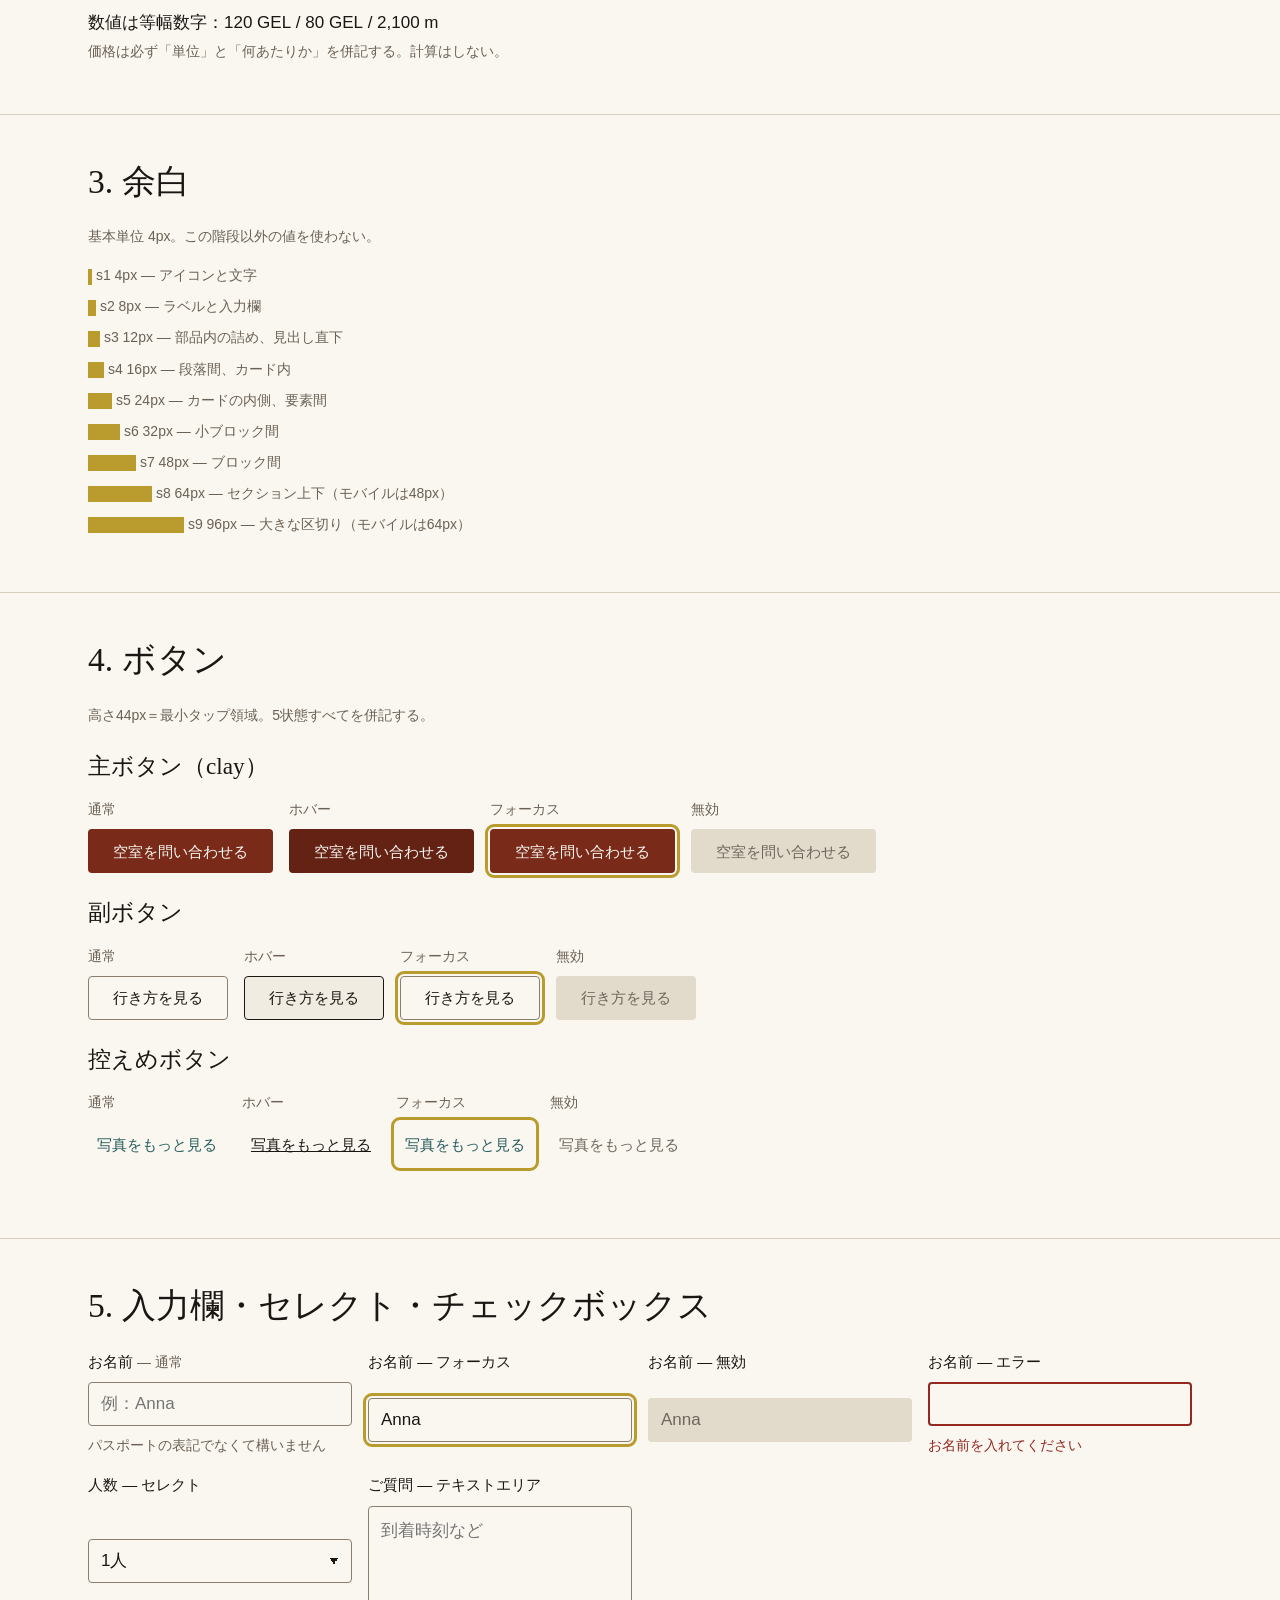
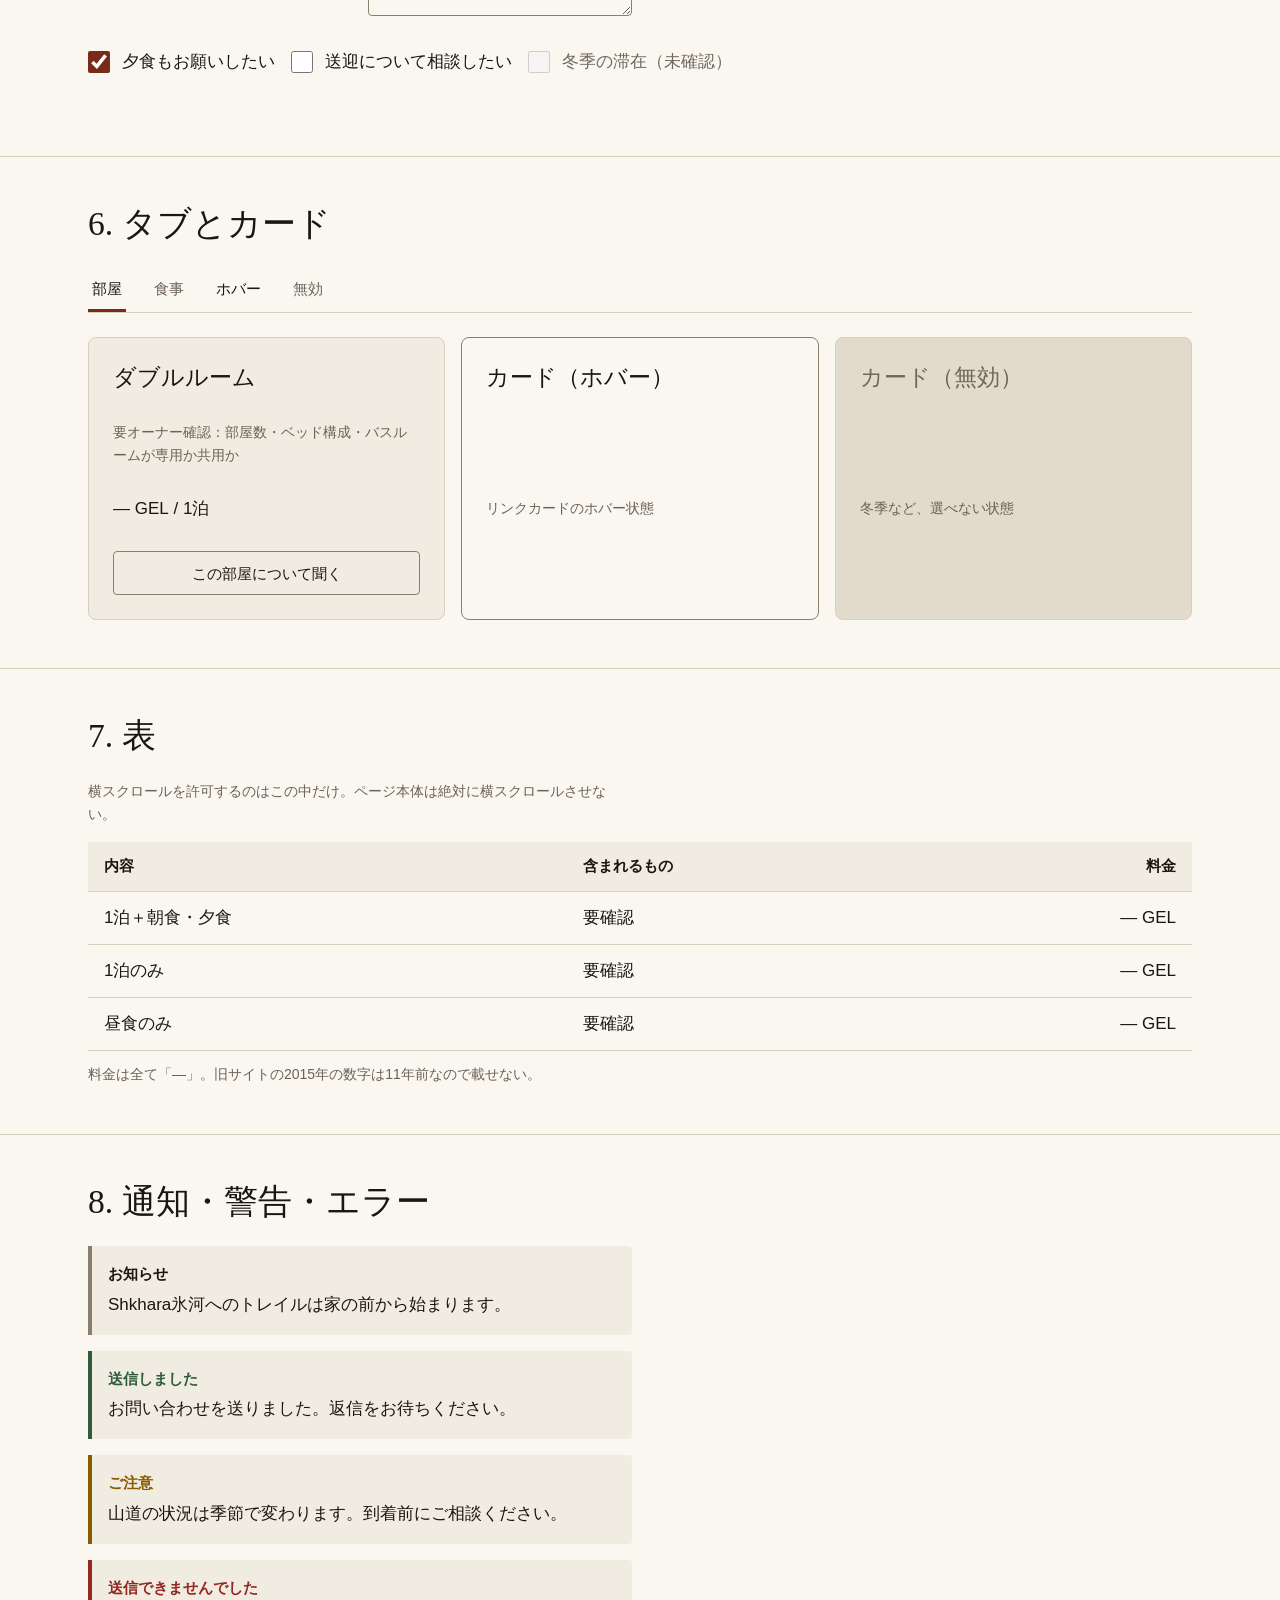
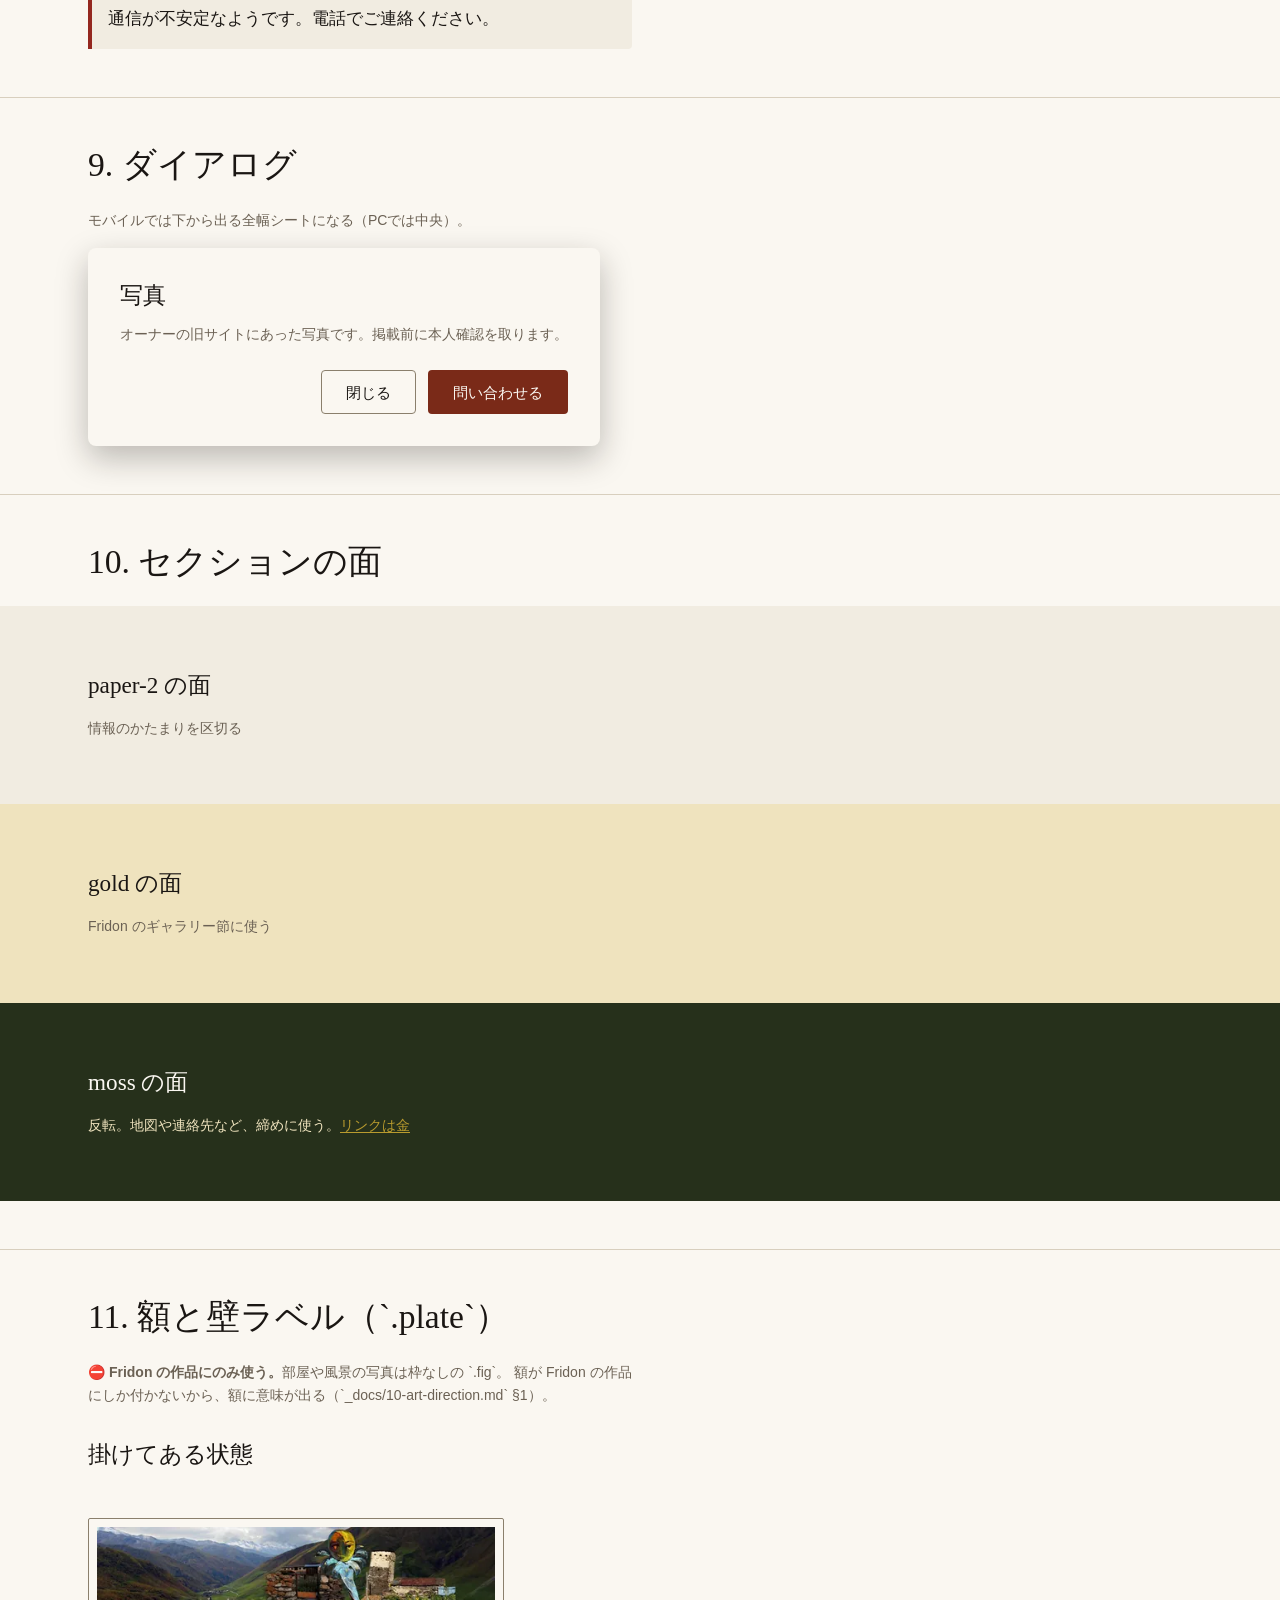
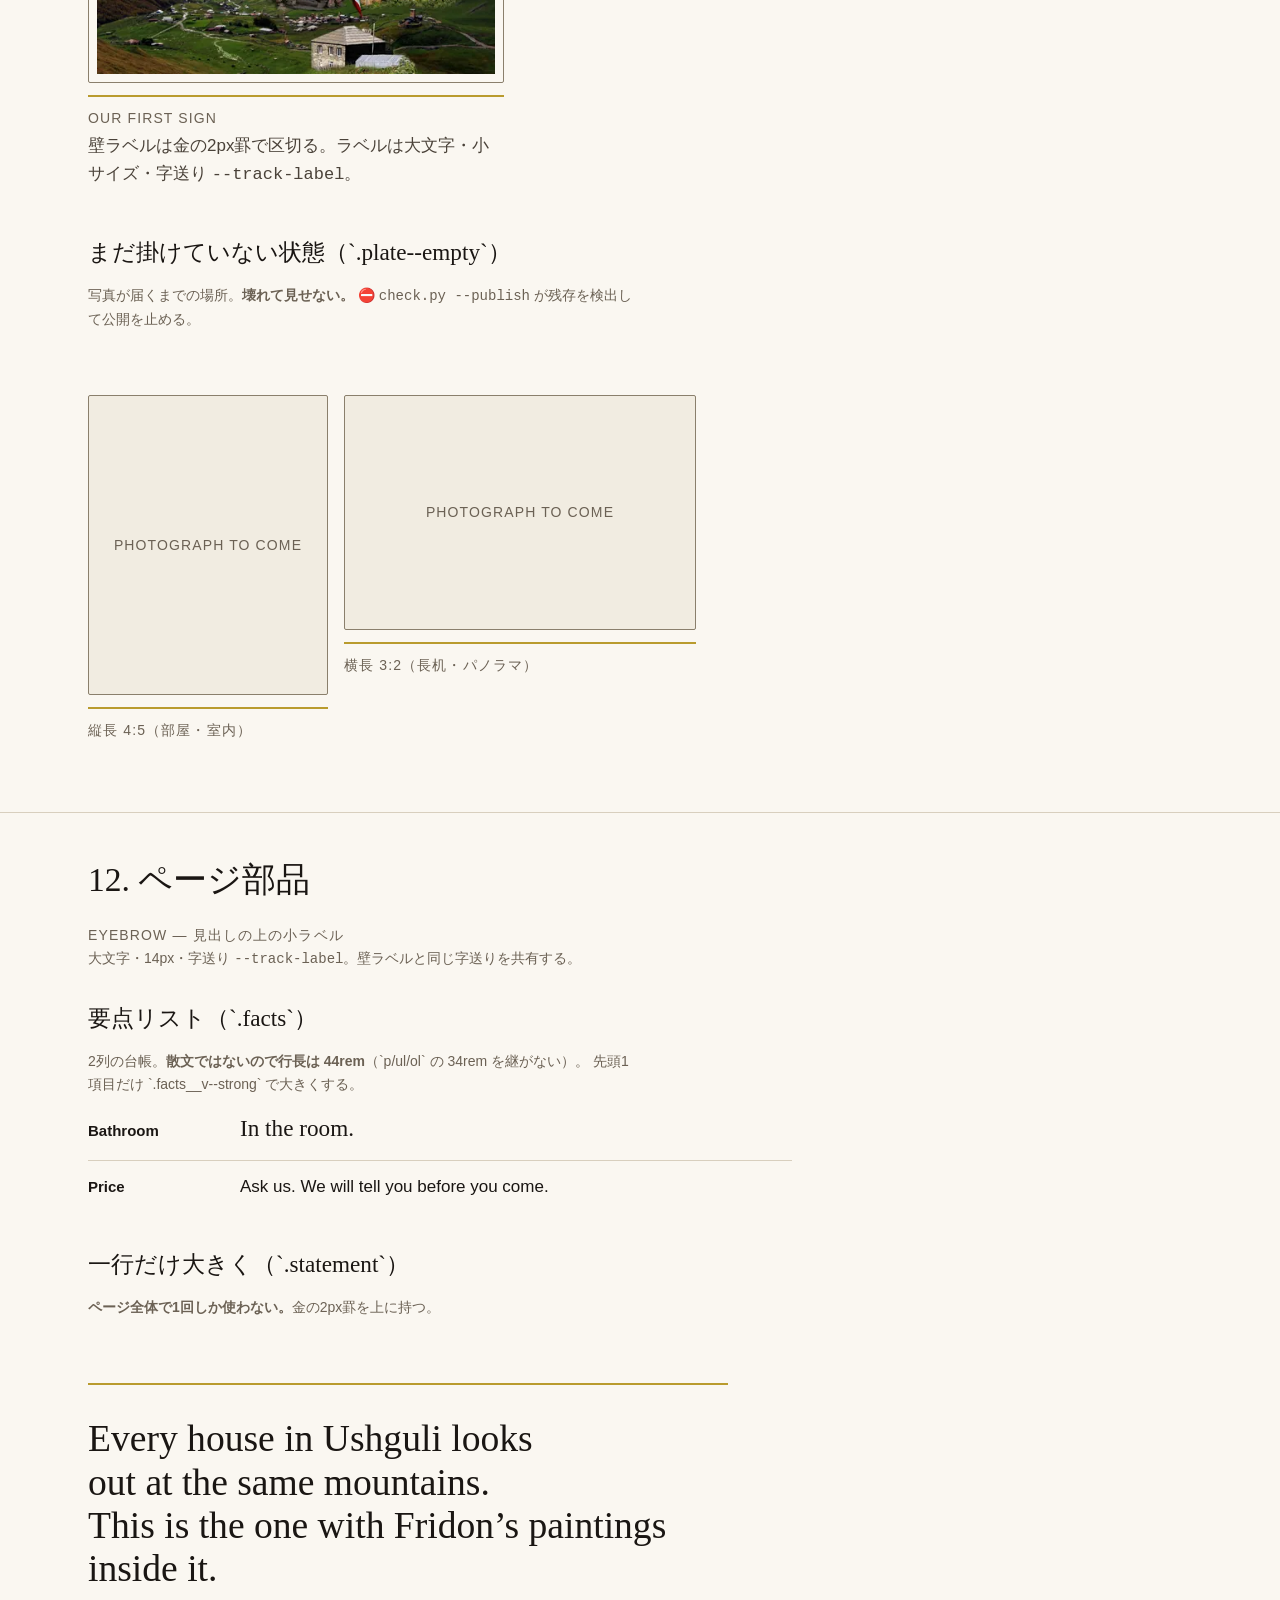
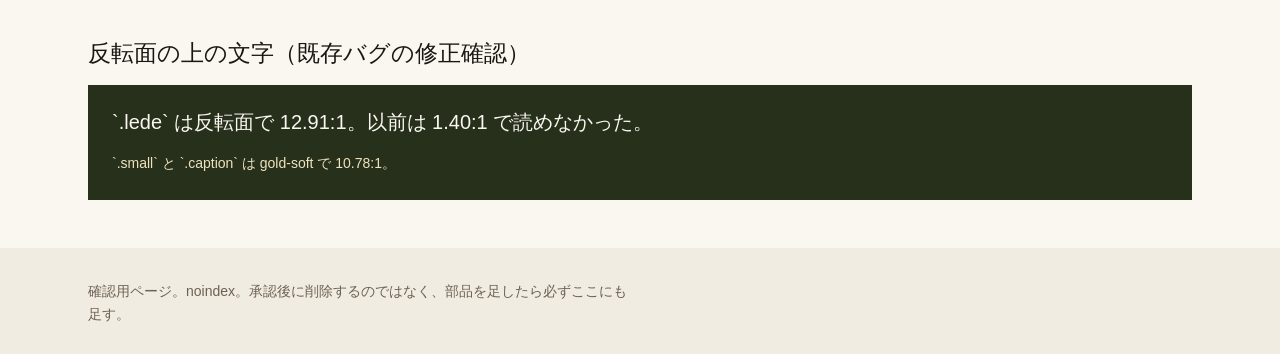
==== commit 00c8f4b4: "Give the site back its own voice, and frame the photographs it is missing The site belongs to the gu" ====
--- a/ui-catalog.html
+++ b/ui-catalog.html
@@ -246,6 +246,68 @@
   <div class="band band--moss"><div class="wrap"><h3>moss の面</h3><p class="small">反転。地図や連絡先など、締めに使う。<a href="#">リンクは金</a></p></div></div>
 </section>
 
+<!-- 11. 額と壁ラベル ==================================================== -->
+<section class="sec"><div class="wrap">
+  <h2>11. 額と壁ラベル（`.plate`）</h2>
+  <p class="small">⛔ <b>Fridon の作品にのみ使う。</b>部屋や風景の写真は枠なしの `.fig`。
+    額が Fridon の作品にしか付かないから、額に意味が出る（`_docs/10-art-direction.md` §1）。</p>
+
+  <h3 style="margin-top:var(--s6)">掛けてある状態</h3>
+  <figure class="plate" style="max-width:26rem">
+    <div class="plate__frame">
+      <picture>
+        <source type="image/webp" srcset="/assets/img/family-collage-480.webp">
+        <img src="/assets/img/family-collage-760.jpg" width="1120" height="414" alt="谷の写真に金の太陽の絵を合成した、家族自身の看板画像。">
+      </picture>
+    </div>
+    <figcaption class="plate__label">
+      <span class="label">Our first sign</span>
+      <p>壁ラベルは金の2px罫で区切る。ラベルは大文字・小サイズ・字送り <code>--track-label</code>。</p>
+    </figcaption>
+  </figure>
+
+  <h3 style="margin-top:var(--s7)">まだ掛けていない状態（`.plate--empty`）</h3>
+  <p class="small">写真が届くまでの場所。<b>壊れて見せない。</b>
+    ⛔ <code>check.py --publish</code> が残存を検出して公開を止める。</p>
+  <div class="row" style="margin-top:var(--s4);align-items:flex-start">
+    <figure class="plate plate--empty" style="width:15rem">
+      <div class="plate__frame"><span class="label">Photograph to come</span></div>
+      <figcaption class="plate__label"><span class="label">縦長 4:5（部屋・室内）</span></figcaption>
+    </figure>
+    <figure class="plate plate--empty plate--wide" style="width:22rem">
+      <div class="plate__frame"><span class="label">Photograph to come</span></div>
+      <figcaption class="plate__label"><span class="label">横長 3:2（長机・パノラマ）</span></figcaption>
+    </figure>
+  </div>
+</div></section>
+
+<!-- 12. その他のページ部品 ============================================== -->
+<section class="sec"><div class="wrap">
+  <h2>12. ページ部品</h2>
+  <p class="eyebrow" style="margin-top:var(--s5)">Eyebrow — 見出しの上の小ラベル</p>
+  <p class="small">大文字・14px・字送り <code>--track-label</code>。壁ラベルと同じ字送りを共有する。</p>
+
+  <h3 style="margin-top:var(--s6)">要点リスト（`.facts`）</h3>
+  <p class="small">2列の台帳。<b>散文ではないので行長は 44rem</b>（`p/ul/ol` の 34rem を継がない）。
+    先頭1項目だけ `.facts__v--strong` で大きくする。</p>
+  <ul class="facts facts--lead" style="margin-top:var(--s4)">
+    <li><span class="facts__k">Bathroom</span><span class="facts__v facts__v--strong">In the room.</span></li>
+    <li><span class="facts__k">Price</span><span class="facts__v">Ask us. We will tell you before you come.</span></li>
+  </ul>
+
+  <h3 style="margin-top:var(--s7)">一行だけ大きく（`.statement`）</h3>
+  <p class="small"><b>ページ全体で1回しか使わない。</b>金の2px罫を上に持つ。</p>
+  <p class="statement">Every house in Ushguli looks out at the same mountains.<br>This is the one with Fridon’s paintings inside it.</p>
+
+  <h3 style="margin-top:var(--s7)">反転面の上の文字（既存バグの修正確認）</h3>
+  <div class="band band--moss" style="margin-top:var(--s4);padding-block:var(--s5)">
+    <div class="wrap">
+      <p class="lede">`.lede` は反転面で 12.91:1。以前は 1.40:1 で読めなかった。</p>
+      <p class="small">`.small` と `.caption` は gold-soft で 10.78:1。</p>
+    </div>
+  </div>
+</div></section>
+
 <footer class="band band--paper2" style="padding-block:var(--s6)">
   <div class="wrap"><p class="small">確認用ページ。noindex。承認後に削除するのではなく、部品を足したら必ずここにも足す。</p></div>
 </footer>
--- a/assets/css/tokens.css
+++ b/assets/css/tokens.css
@@ -62,6 +62,12 @@
   --t-label:   0.9375rem;   /* 15px。ラベル、ボタン */
   --t-small:   0.875rem;    /* 14px。補足。★これが下限 */
 
+  /* ★追加 2026-08-17（規約5により理由を明記）
+     --track-label: tokens.css に字送りの段が1つも無かった。大文字・小サイズの
+     壁ラベルは字送りを足さないと読めない（14px の uppercase が最も詰まって見える）。
+     em 相対なので文字サイズが変わっても崩れない。使用は .label のみ。 */
+  --track-label: 0.08em;
+
   /* ---- 太さ -------------------------------------------------------------- */
   --w-normal: 400;
   --w-medium: 500;
--- a/assets/css/components.css
+++ b/assets/css/components.css
@@ -33,7 +33,7 @@
 p, ul, ol { margin: 0 0 var(--s4); max-width: var(--measure); }
 /* ⚠️ 見出し直後の間隔はこの順序（p の後）でなければ効かない。
    Beyond Nomad で p{margin} を先に書いて全見出しの下余白が消えた。動かさない。 */
-h2 + *, h3 + * { margin-top: var(--s3); }
+h2 + *, h3 + * { margin-top: var(--s4); }
 :where(p, ul, ol):last-child { margin-bottom: 0; }
 
 a { color: var(--c-teal); text-underline-offset: 0.15em; }
@@ -242,3 +242,125 @@
 /* ---- 連絡先の行 ----------------------------------------------------------- */
 .contact-list { list-style: none; padding: 0; margin: 0; display: grid; gap: var(--s4); }
 .contact-list a { min-height: var(--tap); display: inline-flex; align-items: center; }
+
+
+/* ===========================================================================
+   ページ用の追加部品（2026-08-17）。UIカタログにも追加すること（規約7）
+   =========================================================================== */
+
+/* ---- 全幅の画像帯。文字は絶対に載せない ---------------------------------- */
+.hero { display: block; background: var(--c-moss); }
+.hero img { display: block; width: 100%; height: auto; }
+/* 縦に長すぎる端末で帯が画面を占領しないよう上限をかける */
+@media (min-width: 900px) { .hero img { max-height: 62vh; object-fit: cover; } }
+.hero--band img { max-height: 30vh; object-fit: cover; }
+
+/* ---- フォールド：画像の下、紙の面に文字を置く ----------------------------- */
+.band--fold { padding-block: var(--s7) var(--s8); }
+.fold { display: grid; gap: var(--s5); }
+@media (min-width: 900px) {
+  .fold { grid-template-columns: minmax(0, 34rem) 1fr; gap: var(--s8); align-items: end; }
+}
+.fold__text > * + * { margin-top: var(--s4); }
+.fold__note { max-width: 22rem; }
+@media (min-width: 900px) { .fold__note { margin-bottom: var(--s2); } }
+
+.eyebrow {
+  font-size: var(--t-small); font-weight: var(--w-medium);
+  letter-spacing: var(--track-label); text-transform: uppercase;
+  color: var(--c-ink-3); margin: 0;
+}
+
+/* ---- 要点リスト：疲れた人が最初に読む所。1行目だけ大きくする -------------- */
+.facts--lead li:first-child { padding-bottom: var(--s4); }
+.facts__v { font-size: var(--t-body); }
+.facts__v--strong {
+  font-family: var(--f-display); font-size: var(--t-h3);
+  line-height: var(--lh-snug); color: var(--c-ink);
+}
+
+/* ---- 本文の行長を締める箱 ------------------------------------------------ */
+.measure { max-width: var(--measure); }
+
+/* ---- 一行だけ大きく置く。ページ全体で1回しか使わない --------------------- */
+.statement {
+  font-family: var(--f-display);
+  font-size: clamp(1.45rem, 1.05rem + 1.9vw, 2.35rem);
+  line-height: var(--lh-tight);
+  max-width: 40rem;
+  margin: var(--s8) 0 0;
+  padding-top: var(--s6);
+  border-top: 2px solid var(--c-gold);
+  text-wrap: balance;
+}
+
+/* ---- 幅の広い分割（本文＋図）--------------------------------------------- */
+.split--wide { align-items: start; }
+@media (min-width: 760px) { .split--wide { grid-template-columns: 1fr minmax(0, 26rem); } }
+
+/* ---- 連絡先 --------------------------------------------------------------- */
+.contact-list { margin-top: var(--s7); display: grid; gap: var(--s4); grid-template-columns: repeat(auto-fit, minmax(12rem, 1fr)); max-width: 40rem; }
+.contact__who { display: block; font-family: var(--f-display); font-size: var(--t-h3); }
+.contact__lang { display: block; font-size: var(--t-small); color: var(--c-gold-soft); }
+.btn--gold { background: var(--c-gold); color: var(--c-ink); }
+.btn--gold:hover, .btn--gold.is-hover { background: var(--c-gold-soft); }
+
+
+/* ===========================================================================
+   額と壁ラベル（アートディレクション 10-art-direction.md §1・§6-3）
+   ---------------------------------------------------------------------------
+   この家は「額装する家」である。写真は置くのではなく掛ける。
+   ⛔ ただし額を許すのは Fridon の作品だけ。部屋や風景は既存 .fig（枠なし）。
+      額が Fridon の作品にしか付かないから、額に意味が出る。
+   =========================================================================== */
+.plate { margin: 0; }
+.plate__frame {
+  border: 1px solid var(--c-border);
+  border-radius: var(--r-sm);
+  padding: var(--s2);                /* 内側のマット */
+  background: var(--c-paper);
+}
+.plate__frame img { display: block; width: 100%; height: auto; border-radius: 0; }
+.plate__label {
+  margin-top: var(--s3);
+  padding-top: var(--s3);
+  border-top: 2px solid var(--c-gold);
+  max-width: var(--measure);
+  display: grid; gap: var(--s1);
+}
+.plate__label p { margin: 0; font-size: var(--t-body); color: var(--c-ink-2); }
+.label {
+  font: var(--w-medium) var(--t-small)/var(--lh-snug) var(--f-body);
+  text-transform: uppercase;
+  letter-spacing: var(--track-label);
+  color: var(--c-ink-3);
+}
+/* 写真が届くまでの「まだ掛けていない場所」。壊れて見せない */
+.plate--empty .plate__frame {
+  background: var(--c-paper-2);
+  aspect-ratio: 4 / 5;               /* 既定は縦長（部屋・室内） */
+  display: grid; place-items: center;
+}
+/* 被写体の形に額を合わせる。長机やパノラマは横長 */
+.plate--wide.plate--empty .plate__frame { aspect-ratio: 3 / 2; }
+
+/* ⚠️ 既存不具合の修正（アートディレクターが検出）
+   .lede は color:var(--c-ink-2) #4A4239 を持つ。これが .band--moss #26301B の上に
+   載ると 1.9:1 で読めない。個別画面で style="color:..." を書いて回避するのは
+   実装規約3違反なので、面の側で直す。 */
+.band--moss .lede,
+.band--moss .facts__v { color: var(--c-paper); }
+.band--moss .caption, .band--moss .small { color: var(--c-gold-soft); }
+
+
+/* ---- 節の中の間隔は CSS が引き受ける。マークアップに margin を書かない --------
+   ⚠️ Beyond Nomad では、CSSの記述順バグを補うために style="margin-top:…" が
+      マークアップ側に40箇所以上書かれた。あれはデザイン判断ではなく手当てだった。
+      同じことをしないために、繰り返し出る間隔はここで持つ。 */
+.facts  { margin-top: var(--s7); max-width: 44rem; }
+/* ⚠️ p/ul/ol の max-width:34rem（散文の行長）は、2列の台帳には狭すぎる。
+   .facts は散文ではないので独自の幅を持つ。inline style で上書きしない。 */
+.plate  { margin-top: var(--s7); }
+.btn-row{ margin-top: var(--s5); }
+.band--tight { padding-block: var(--s6); }
+.split .fig { margin-top: 0; }
